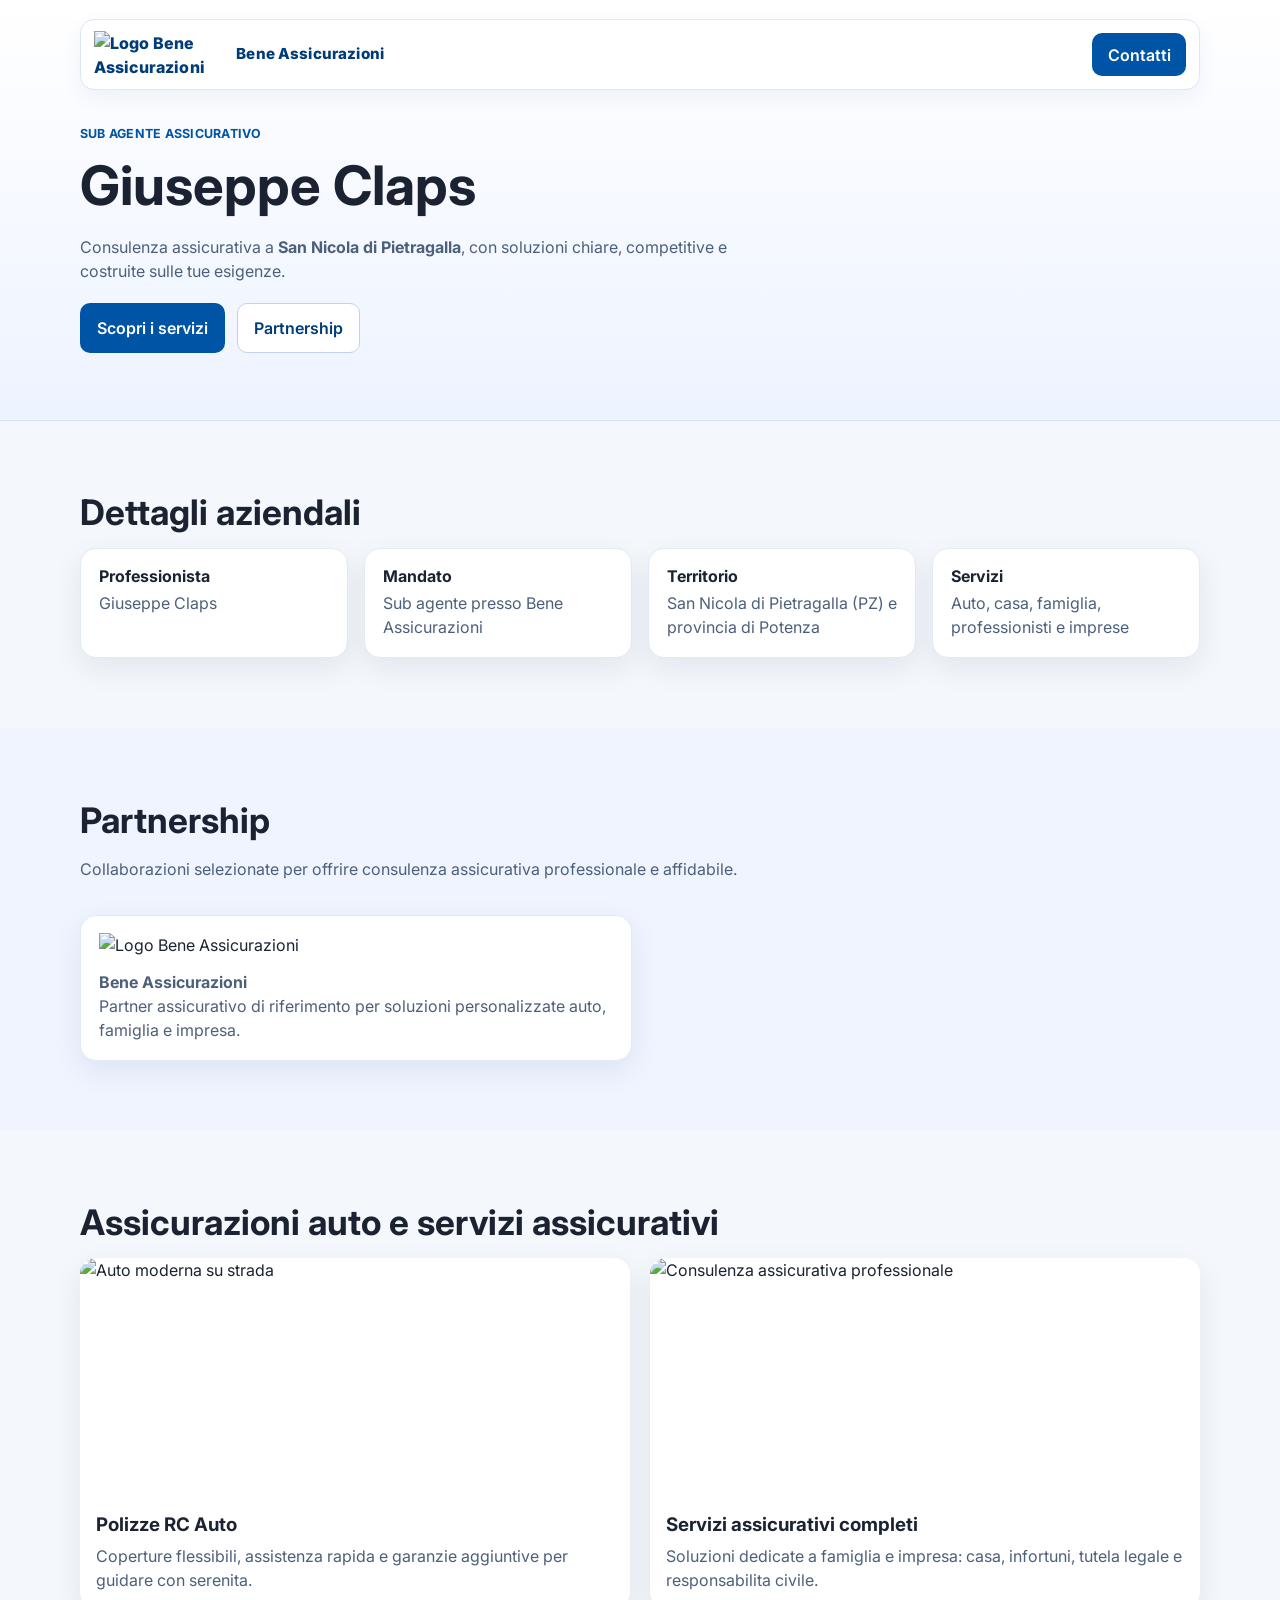
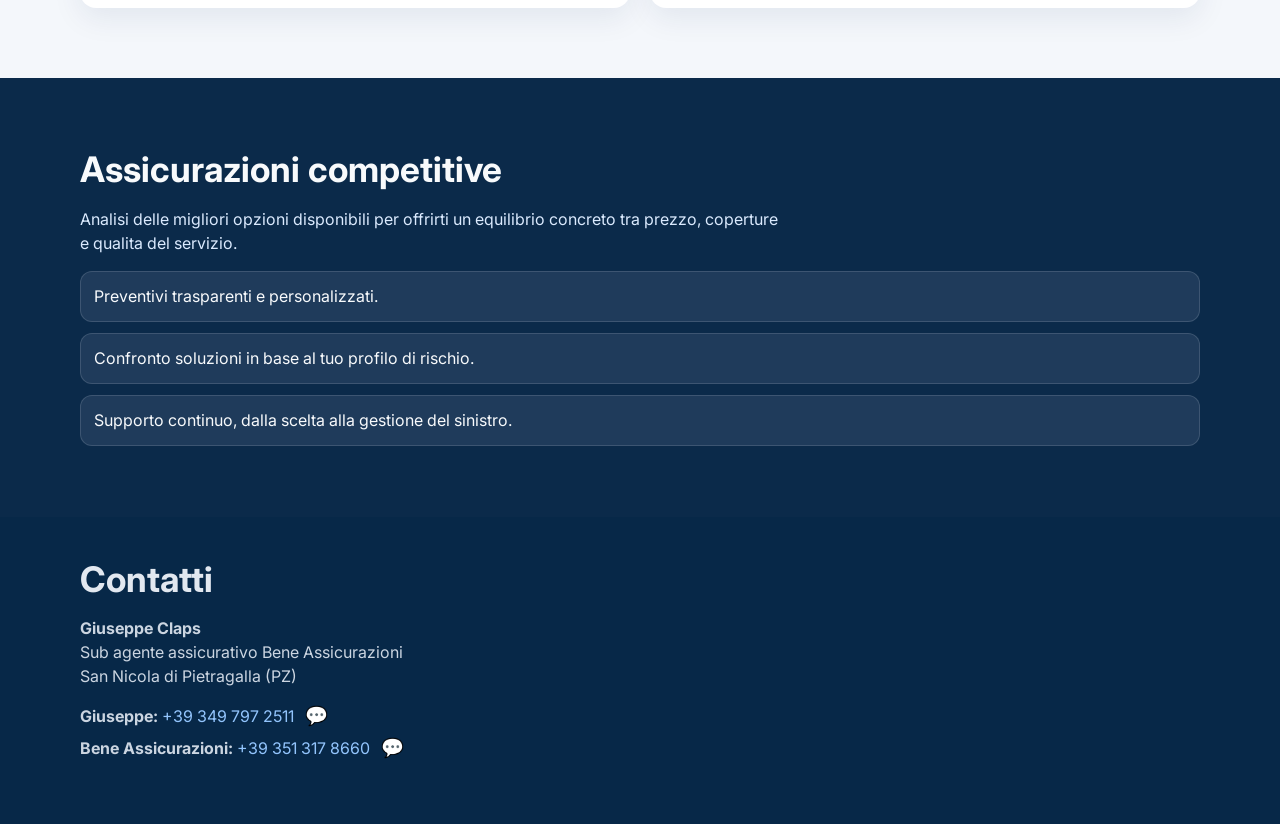
==== index.html @ 42f4a7cc "Initial commit" ====
<!doctype html>
<html lang="it">
  <head>
    <meta charset="UTF-8" />
    <meta name="viewport" content="width=device-width, initial-scale=1.0" />
    <title>Giuseppe Claps | Bene Assicurazioni</title>
    <meta
      name="description"
      content="Giuseppe Claps, sub agente assicurativo Bene Assicurazioni a San Nicola di Pietragalla. Soluzioni personalizzate per auto, casa, famiglia e imprese."
    />
    <link rel="icon" type="image/x-icon" href="https://www.bene.it/favicon.ico" />
    <link rel="preconnect" href="https://fonts.googleapis.com" />
    <link rel="preconnect" href="https://fonts.gstatic.com" crossorigin />
    <link
      href="https://fonts.googleapis.com/css2?family=Inter:wght@400;500;600;700;800&display=swap"
      rel="stylesheet"
    />
    <link rel="stylesheet" href="style.css" />
  </head>
  <body>
    <header class="hero" id="top">
      <div class="container">
        <nav class="nav">
          <a
            class="brand"
            href="https://www.bene.it/"
            target="_blank"
            rel="noopener noreferrer"
            aria-label="Bene Assicurazioni"
          >
            <img
              class="brand-logo"
              src="https://www.bene.it/assets/logo.svg"
              alt="Logo Bene Assicurazioni"
            />
            <span class="brand-text">Bene Assicurazioni</span>
          </a>
          <a class="btn btn-small" href="#contatti">Contatti</a>
        </nav>
        <div class="hero-content">
          <p class="eyebrow">Sub Agente Assicurativo</p>
          <h1>Giuseppe Claps</h1>
          <p class="subtitle">
            Consulenza assicurativa a <strong>San Nicola di Pietragalla</strong>,
            con soluzioni chiare, competitive e costruite sulle tue esigenze.
          </p>
          <div class="cta-row">
            <a class="btn" href="#servizi">Scopri i servizi</a>
            <a class="btn btn-outline" href="#partnership">Partnership</a>
          </div>
        </div>
      </div>
    </header>

    <main>
      <section class="section" id="azienda">
        <div class="container">
          <h2>Dettagli aziendali</h2>
          <div class="grid grid-cards">
            <article class="card">
              <h3>Professionista</h3>
              <p>Giuseppe Claps</p>
            </article>
            <article class="card">
              <h3>Mandato</h3>
              <p>Sub agente presso Bene Assicurazioni</p>
            </article>
            <article class="card">
              <h3>Territorio</h3>
              <p>San Nicola di Pietragalla (PZ) e provincia di Potenza</p>
            </article>
            <article class="card">
              <h3>Servizi</h3>
              <p>Auto, casa, famiglia, professionisti e imprese</p>
            </article>
          </div>
        </div>
      </section>

      <section class="section section-soft" id="partnership">
        <div class="container">
          <h2>Partnership</h2>
          <p class="section-intro">
            Collaborazioni selezionate per offrire consulenza assicurativa
            professionale e affidabile.
          </p>
          <div class="grid grid-partnership">
            <article class="card partnership-card">
              <img
                class="partner-logo"
                src="https://www.bene.it/assets/logo.svg"
                alt="Logo Bene Assicurazioni"
                loading="lazy"
              />
              <p>
                <strong>Bene Assicurazioni</strong><br />
                Partner assicurativo di riferimento per soluzioni personalizzate
                auto, famiglia e impresa.
              </p>
            </article>
          </div>
        </div>
      </section>

      <section class="section" id="servizi">
        <div class="container">
          <h2>Assicurazioni auto e servizi assicurativi</h2>
          <div class="grid grid-services">
            <article class="service-card">
              <img
                src="https://images.unsplash.com/photo-1552519507-da3b142c6e3d?auto=format&fit=crop&w=1400&q=80"
                alt="Auto moderna su strada"
                loading="lazy"
              />
              <div class="service-content">
                <h3>Polizze RC Auto</h3>
                <p>
                  Coperture flessibili, assistenza rapida e garanzie aggiuntive
                  per guidare con serenita.
                </p>
              </div>
            </article>
            <article class="service-card">
              <img
                src="https://images.unsplash.com/photo-1450101499163-c8848c66ca85?auto=format&fit=crop&w=1400&q=80"
                alt="Consulenza assicurativa professionale"
                loading="lazy"
              />
              <div class="service-content">
                <h3>Servizi assicurativi completi</h3>
                <p>
                  Soluzioni dedicate a famiglia e impresa: casa, infortuni,
                  tutela legale e responsabilita civile.
                </p>
              </div>
            </article>
          </div>
        </div>
      </section>

      <section class="section section-dark" id="competitive">
        <div class="container">
          <h2>Assicurazioni competitive</h2>
          <p class="section-intro">
            Analisi delle migliori opzioni disponibili per offrirti un equilibrio
            concreto tra prezzo, coperture e qualita del servizio.
          </p>
          <div class="highlights">
            <p>Preventivi trasparenti e personalizzati.</p>
            <p>Confronto soluzioni in base al tuo profilo di rischio.</p>
            <p>Supporto continuo, dalla scelta alla gestione del sinistro.</p>
          </div>
        </div>
      </section>
    </main>

    <footer class="footer" id="contatti">
      <div class="container">
        <h2>Contatti</h2>
        <p>
          <strong>Giuseppe Claps</strong><br />
          Sub agente assicurativo Bene Assicurazioni<br />
          San Nicola di Pietragalla (PZ)
        </p>
        <div class="contact-list">
          <p>
            <strong>Giuseppe:</strong>
            <a href="tel:+393497972511">+39 349 797 2511</a>
            <a
              class="wa-link"
              href="https://wa.me/393497972511"
              target="_blank"
              rel="noopener noreferrer"
              aria-label="Contatta Giuseppe su WhatsApp"
              title="WhatsApp Giuseppe"
              >&#128172;</a
            >
          </p>
          <p>
            <strong>Bene Assicurazioni:</strong>
            <a href="tel:+393513178660">+39 351 317 8660</a>
            <a
              class="wa-link"
              href="https://wa.me/393513178660"
              target="_blank"
              rel="noopener noreferrer"
              aria-label="Contatta Bene Assicurazioni su WhatsApp"
              title="WhatsApp Bene Assicurazioni"
              >&#128172;</a
            >
          </p>
        </div>
      </div>
    </footer>
  </body>
</html>
---- style.css ----
:root {
  --bg: #f4f7fb;
  --surface: #ffffff;
  --surface-soft: #eff4ff;
  --text: #1b2333;
  --muted: #4d607b;
  --primary: #0054a6;
  --primary-dark: #003c78;
  --accent: #0054a6;
  --dark-section: #0b2a4a;
  --radius: 16px;
  --shadow: 0 10px 30px rgba(0, 41, 87, 0.08);
}

* {
  box-sizing: border-box;
}

body {
  margin: 0;
  font-family: "Inter", system-ui, -apple-system, sans-serif;
  color: var(--text);
  background: var(--bg);
  line-height: 1.5;
}

img {
  max-width: 100%;
  display: block;
}

.container {
  width: min(1120px, 92%);
  margin: 0 auto;
}

.hero {
  background: linear-gradient(180deg, #ffffff 0%, #edf3ff 100%);
  color: var(--text);
  padding: 1rem 0 3rem;
  border-bottom: 1px solid #d8e3f7;
}

.nav {
  display: flex;
  justify-content: space-between;
  align-items: center;
  gap: 1rem;
  background: #fff;
  border: 1px solid #dbe6f7;
  border-radius: 14px;
  padding: 0.65rem 0.8rem;
  box-shadow: 0 8px 20px rgba(0, 66, 134, 0.06);
}

.brand {
  display: inline-flex;
  align-items: center;
  gap: 0.65rem;
  margin: 0;
  text-decoration: none;
  color: var(--primary-dark);
  font-weight: 800;
  letter-spacing: 0.01em;
}

.brand-logo {
  width: 118px;
  height: auto;
}

.brand-text {
  font-size: 0.95rem;
}

.hero-content {
  margin-top: 2.2rem;
  max-width: 720px;
}

.eyebrow {
  margin: 0 0 0.6rem;
  font-weight: 700;
  color: var(--primary);
  letter-spacing: 0.02em;
  text-transform: uppercase;
  font-size: 0.78rem;
}

h1,
h2,
h3 {
  margin-top: 0;
  line-height: 1.2;
}

h1 {
  font-size: clamp(2rem, 8vw, 3.4rem);
  margin-bottom: 0.75rem;
}

h2 {
  font-size: clamp(1.5rem, 5vw, 2.2rem);
  margin-bottom: 0.9rem;
}

.subtitle,
.section-intro {
  color: var(--muted);
  max-width: 70ch;
}

.hero .subtitle {
  color: var(--muted);
}

.cta-row {
  margin-top: 1.25rem;
  display: flex;
  flex-wrap: wrap;
  gap: 0.75rem;
}

.btn {
  display: inline-block;
  text-decoration: none;
  border: 1px solid transparent;
  background: var(--accent);
  color: #fff;
  padding: 0.75rem 1rem;
  border-radius: 10px;
  font-weight: 600;
  transition: transform 120ms ease, background-color 120ms ease;
}

.btn:hover {
  transform: translateY(-1px);
}

.btn-outline {
  background: #fff;
  border-color: #bfd2ef;
  color: var(--primary-dark);
}

.btn-small {
  padding: 0.55rem 0.9rem;
}

.section {
  padding: 3.2rem 0;
}

.section-soft {
  background: var(--surface-soft);
}

.grid {
  display: grid;
  gap: 1rem;
}

.grid-cards {
  grid-template-columns: 1fr;
}

.card {
  background: var(--surface);
  padding: 1.1rem;
  border-radius: var(--radius);
  box-shadow: var(--shadow);
  border: 1px solid #e2eaf6;
}

.card h3 {
  margin-bottom: 0.35rem;
  font-size: 1rem;
}

.card p {
  margin: 0;
  color: var(--muted);
}

.partnership-card {
  margin-top: 1.1rem;
}

.grid-partnership {
  grid-template-columns: 1fr;
  gap: 1rem;
}

.partner-logo {
  width: clamp(130px, 30vw, 220px);
  height: auto;
  object-fit: contain;
  margin-bottom: 0.8rem;
}

.text-link {
  display: inline-block;
  margin-top: 0.6rem;
  color: var(--primary-dark);
  font-weight: 600;
}

.grid-services {
  grid-template-columns: 1fr;
  gap: 1.2rem;
}

.service-card {
  background: var(--surface);
  border-radius: var(--radius);
  overflow: hidden;
  box-shadow: var(--shadow);
}

.service-card img {
  width: 100%;
  height: 210px;
  object-fit: cover;
}

.service-content {
  padding: 1rem;
}

.service-content h3 {
  margin-bottom: 0.45rem;
}

.service-content p {
  margin: 0;
  color: var(--muted);
}

.section-dark {
  background: var(--dark-section);
  color: #f8fafc;
}

.section-dark .section-intro {
  color: #dbeafe;
}

.highlights {
  margin-top: 1rem;
  display: grid;
  gap: 0.65rem;
}

.highlights p {
  margin: 0;
  background: rgba(148, 163, 184, 0.15);
  border: 1px solid rgba(148, 163, 184, 0.25);
  padding: 0.8rem;
  border-radius: 12px;
}

.footer {
  background: #072848;
  color: #e2e8f0;
  padding: 2.6rem 0 3rem;
}

.footer p {
  color: #cbd5e1;
}

.contact-list {
  margin: 0.8rem 0 1rem;
}

.contact-list p {
  margin: 0.45rem 0;
}

.contact-list a {
  color: #93c5fd;
  text-decoration: none;
}

.contact-list a:hover {
  text-decoration: underline;
}

.wa-link {
  display: inline-flex;
  align-items: center;
  justify-content: center;
  margin-left: 0.45rem;
  color: #25d366;
  font-size: 1.15rem;
  line-height: 1;
  text-decoration: none;
}

.wa-link:hover {
  color: #1fa855;
  text-decoration: none;
}

@media (min-width: 700px) {
  .section {
    padding: 4.4rem 0;
  }

  .grid-cards {
    grid-template-columns: repeat(2, 1fr);
  }

  .grid-services {
    grid-template-columns: repeat(2, 1fr);
  }

  .grid-partnership {
    grid-template-columns: repeat(2, 1fr);
  }

  .brand-logo {
    width: 132px;
  }
}

@media (min-width: 1000px) {
  .hero {
    padding: 1.2rem 0 4.2rem;
  }

  .grid-cards {
    grid-template-columns: repeat(4, 1fr);
  }

  .service-card img {
    height: 240px;
  }
}
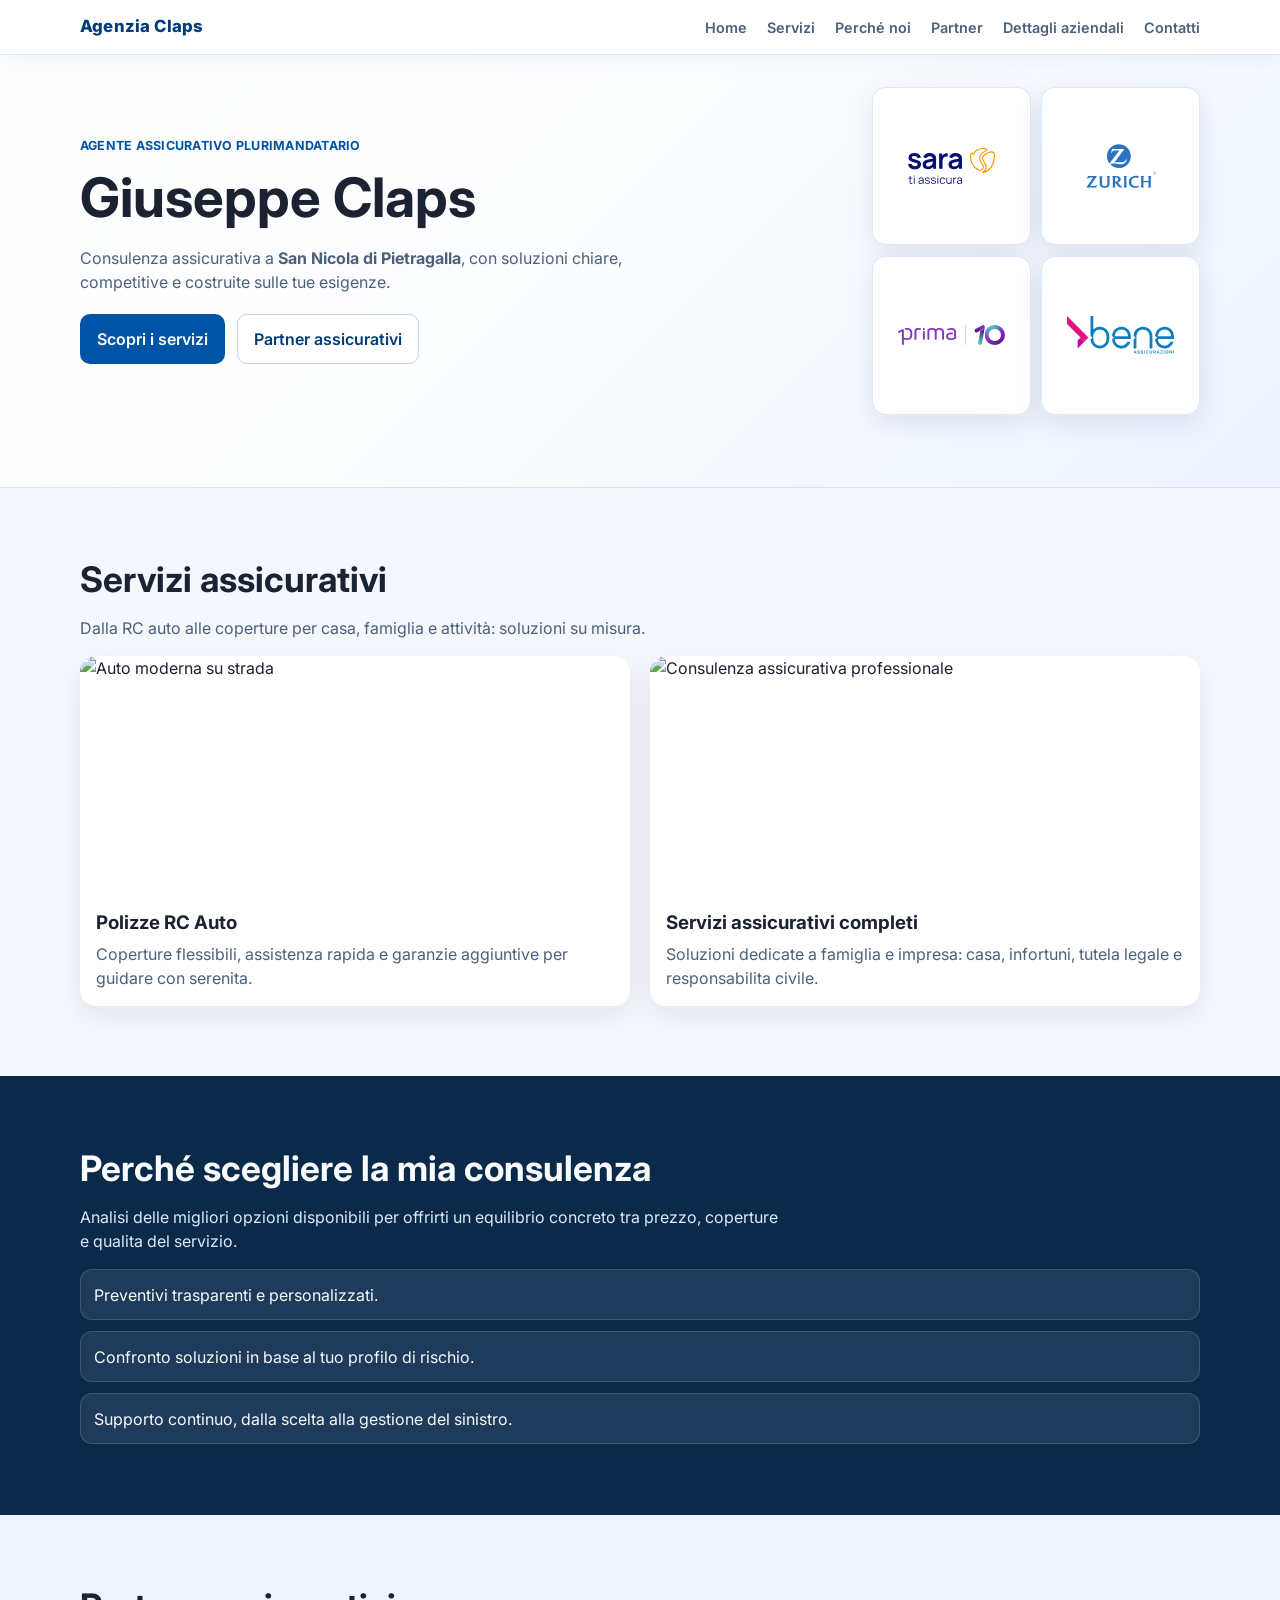
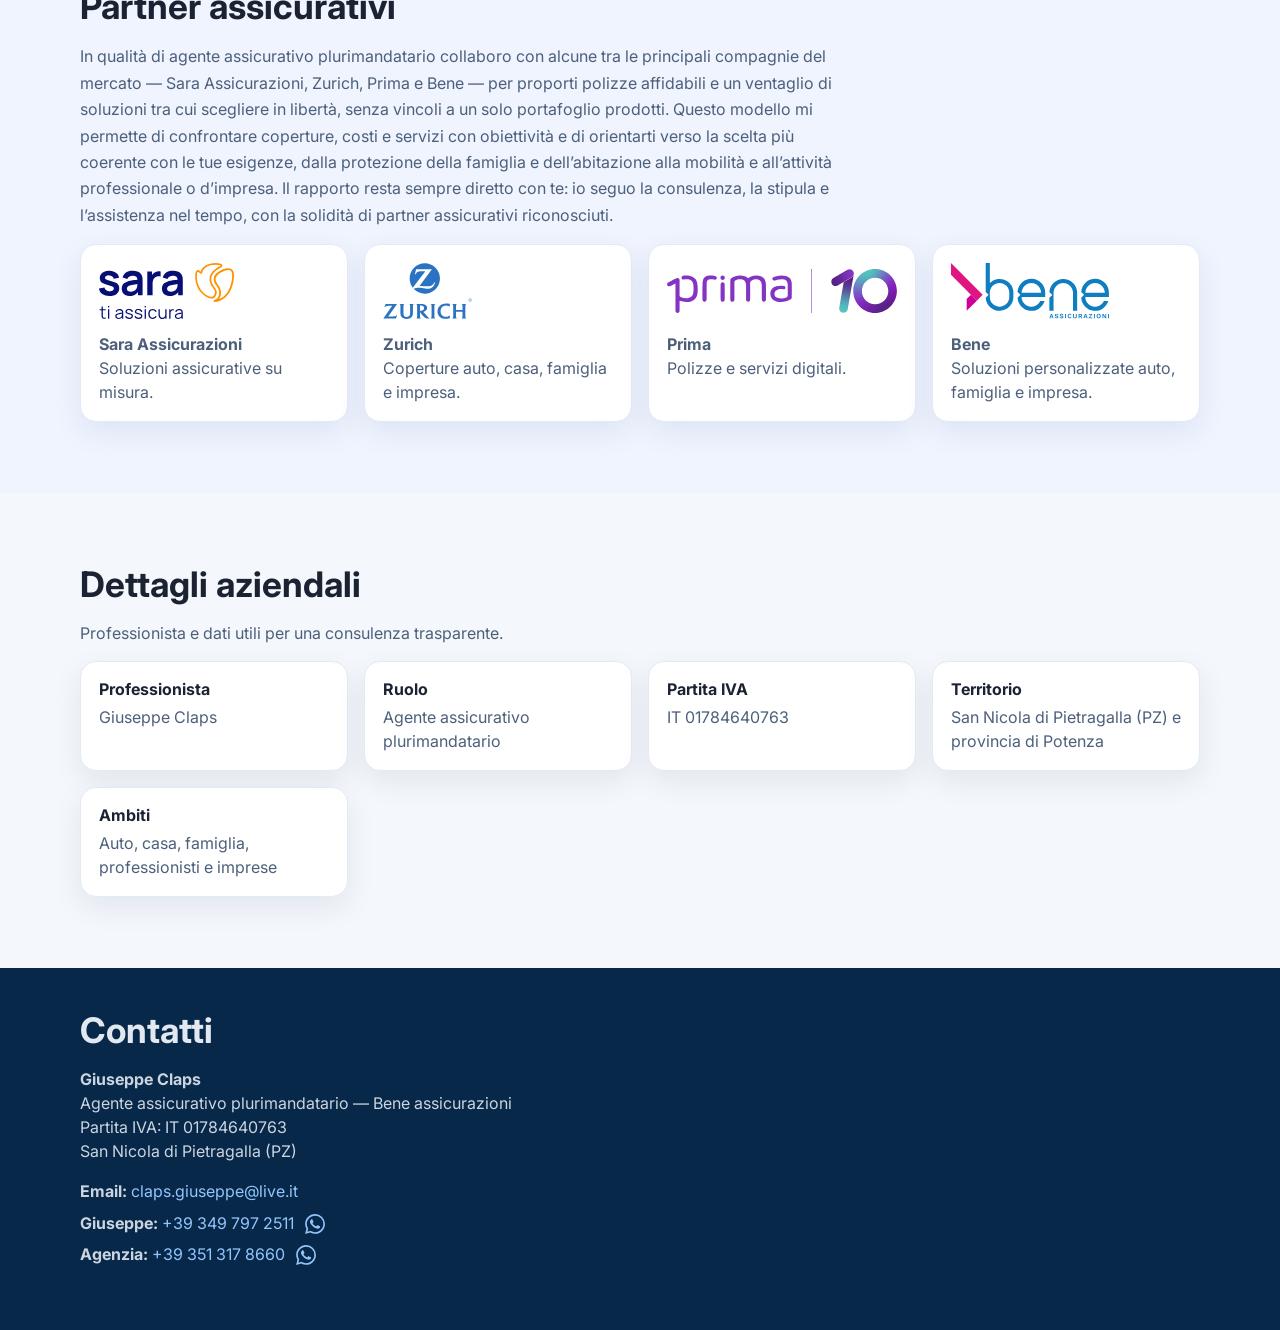
==== commit 0847ff04: "feat: site updated" ====
--- a/index.html
+++ b/index.html
@@ -3,10 +3,10 @@
   <head>
     <meta charset="UTF-8" />
     <meta name="viewport" content="width=device-width, initial-scale=1.0" />
-    <title>Giuseppe Claps | Bene Assicurazioni</title>
+    <title>Giuseppe Claps | Agente assicurativo plurimandatario</title>
     <meta
       name="description"
-      content="Giuseppe Claps, sub agente assicurativo Bene Assicurazioni a San Nicola di Pietragalla. Soluzioni personalizzate per auto, casa, famiglia e imprese."
+      content="Giuseppe Claps, agente assicurativo plurimandatario a San Nicola di Pietragalla. Partner: Sara Assicurazioni, Zurich, Prima e Bene. Soluzioni per auto, casa, famiglia e imprese."
     />
     <link rel="icon" type="image/x-icon" href="https://www.bene.it/favicon.ico" />
     <link rel="preconnect" href="https://fonts.googleapis.com" />
@@ -18,93 +18,123 @@
     <link rel="stylesheet" href="style.css" />
   </head>
   <body>
-    <header class="hero" id="top">
-      <div class="container">
-        <nav class="nav">
-          <a
-            class="brand"
-            href="https://www.bene.it/"
-            target="_blank"
-            rel="noopener noreferrer"
-            aria-label="Bene Assicurazioni"
-          >
-            <img
-              class="brand-logo"
-              src="https://www.bene.it/assets/logo.svg"
-              alt="Logo Bene Assicurazioni"
-            />
-            <span class="brand-text">Bene Assicurazioni</span>
-          </a>
-          <a class="btn btn-small" href="#contatti">Contatti</a>
+    <a class="skip-link" href="#main-content">Vai al contenuto</a>
+
+    <header class="site-header">
+      <div class="container site-header__bar">
+        <a class="site-header__brand" href="#top">Agenzia Claps</a>
+
+        <button
+          type="button"
+          class="site-header__menu-btn"
+          id="nav-menu-btn"
+          aria-expanded="false"
+          aria-controls="site-nav-panel"
+          aria-label="Apri menu di navigazione"
+        >
+          <span class="site-header__menu-icon" aria-hidden="true"></span>
+        </button>
+
+        <nav class="site-nav site-nav--desktop" aria-label="Navigazione principale">
+          <ul class="site-nav__list">
+            <li><a href="#top">Home</a></li>
+            <li><a href="#servizi">Servizi</a></li>
+            <li><a href="#competitive">Perché noi</a></li>
+            <li><a href="#partnership">Partner</a></li>
+            <li><a href="#azienda">Dettagli aziendali</a></li>
+            <li><a href="#contatti">Contatti</a></li>
+          </ul>
         </nav>
-        <div class="hero-content">
-          <p class="eyebrow">Sub Agente Assicurativo</p>
-          <h1>Giuseppe Claps</h1>
-          <p class="subtitle">
-            Consulenza assicurativa a <strong>San Nicola di Pietragalla</strong>,
-            con soluzioni chiare, competitive e costruite sulle tue esigenze.
-          </p>
-          <div class="cta-row">
-            <a class="btn" href="#servizi">Scopri i servizi</a>
-            <a class="btn btn-outline" href="#partnership">Partnership</a>
-          </div>
-        </div>
       </div>
     </header>
 
-    <main>
-      <section class="section" id="azienda">
-        <div class="container">
-          <h2>Dettagli aziendali</h2>
-          <div class="grid grid-cards">
-            <article class="card">
-              <h3>Professionista</h3>
-              <p>Giuseppe Claps</p>
-            </article>
-            <article class="card">
-              <h3>Mandato</h3>
-              <p>Sub agente presso Bene Assicurazioni</p>
-            </article>
-            <article class="card">
-              <h3>Territorio</h3>
-              <p>San Nicola di Pietragalla (PZ) e provincia di Potenza</p>
-            </article>
-            <article class="card">
-              <h3>Servizi</h3>
-              <p>Auto, casa, famiglia, professionisti e imprese</p>
-            </article>
-          </div>
-        </div>
-      </section>
-
-      <section class="section section-soft" id="partnership">
-        <div class="container">
-          <h2>Partnership</h2>
+    <div class="site-nav-panel" id="site-nav-panel" hidden>
+      <div class="container site-nav-panel__inner">
+        <nav aria-label="Navigazione principale (mobile)">
+          <ul class="site-nav-panel__list">
+            <li><a href="#top">Home</a></li>
+            <li><a href="#servizi">Servizi</a></li>
+            <li><a href="#competitive">Perché noi</a></li>
+            <li><a href="#partnership">Partner</a></li>
+            <li><a href="#azienda">Dettagli aziendali</a></li>
+            <li><a href="#contatti">Contatti</a></li>
+          </ul>
+        </nav>
+        <a class="btn site-nav-panel__cta" href="#contatti">Contattaci</a>
+      </div>
+    </div>
+
+    <main id="main-content">
+      <section class="hero" id="top">
+        <div class="container">
+          <div class="hero-layout">
+            <div class="hero-content">
+              <p class="eyebrow">Agente assicurativo plurimandatario</p>
+              <h1>Giuseppe Claps</h1>
+              <p class="subtitle">
+                Consulenza assicurativa a <strong>San Nicola di Pietragalla</strong>,
+                con soluzioni chiare, competitive e costruite sulle tue esigenze.
+              </p>
+              <div class="cta-row">
+                <a class="btn" href="#servizi">Scopri i servizi</a>
+                <a class="btn btn-outline" href="#partnership">Partner assicurativi</a>
+              </div>
+            </div>
+            <div class="hero-partners-frame">
+              <div class="hero-partners" role="group" aria-label="Partner assicurativi">
+              <a class="hero-partners__tile" href="#partnership">
+                <img
+                  src="assets/partner-sara-assicurazioni.svg"
+                  alt="Sara Assicurazioni"
+                  width="160"
+                  height="48"
+                  loading="eager"
+                  decoding="async"
+                />
+              </a>
+              <a class="hero-partners__tile" href="#partnership">
+                <img
+                  src="assets/partner-zurich.svg"
+                  alt="Zurich"
+                  width="140"
+                  height="40"
+                  loading="eager"
+                  decoding="async"
+                />
+              </a>
+              <a class="hero-partners__tile" href="#partnership">
+                <img
+                  src="assets/partner-prima.svg"
+                  alt="Prima"
+                  width="180"
+                  height="44"
+                  loading="eager"
+                  decoding="async"
+                />
+              </a>
+              <a class="hero-partners__tile" href="#partnership">
+                <img
+                  src="assets/partner-bene.svg"
+                  alt="Bene Assicurazioni"
+                  width="160"
+                  height="40"
+                  loading="eager"
+                  decoding="async"
+                />
+              </a>
+              </div>
+            </div>
+          </div>
+        </div>
+      </section>
+
+      <section class="section" id="servizi">
+        <div class="container">
+          <h2>Servizi assicurativi</h2>
           <p class="section-intro">
-            Collaborazioni selezionate per offrire consulenza assicurativa
-            professionale e affidabile.
-          </p>
-          <div class="grid grid-partnership">
-            <article class="card partnership-card">
-              <img
-                class="partner-logo"
-                src="https://www.bene.it/assets/logo.svg"
-                alt="Logo Bene Assicurazioni"
-                loading="lazy"
-              />
-              <p>
-                <strong>Bene Assicurazioni</strong><br />
-                Partner assicurativo di riferimento per soluzioni personalizzate
-                auto, famiglia e impresa.
-              </p>
-            </article>
-          </div>
-        </div>
-      </section>
-
-      <section class="section" id="servizi">
-        <div class="container">
-          <h2>Assicurazioni auto e servizi assicurativi</h2>
+            Dalla RC auto alle coperture per casa, famiglia e attività: soluzioni su
+            misura.
+          </p>
           <div class="grid grid-services">
             <article class="service-card">
               <img
@@ -140,7 +170,7 @@
 
       <section class="section section-dark" id="competitive">
         <div class="container">
-          <h2>Assicurazioni competitive</h2>
+          <h2>Perché scegliere la mia consulenza</h2>
           <p class="section-intro">
             Analisi delle migliori opzioni disponibili per offrirti un equilibrio
             concreto tra prezzo, coperture e qualita del servizio.
@@ -149,6 +179,106 @@
             <p>Preventivi trasparenti e personalizzati.</p>
             <p>Confronto soluzioni in base al tuo profilo di rischio.</p>
             <p>Supporto continuo, dalla scelta alla gestione del sinistro.</p>
+          </div>
+        </div>
+      </section>
+
+      <section class="section section-soft" id="partnership">
+        <div class="container">
+          <h2>Partner assicurativi</h2>
+          <p class="section-intro section-intro--long">
+            In qualità di agente assicurativo plurimandatario collaboro con alcune
+            tra le principali compagnie del mercato — Sara Assicurazioni, Zurich,
+            Prima e Bene — per proporti polizze affidabili e un ventaglio di
+            soluzioni tra cui scegliere in libertà, senza vincoli a un solo
+            portafoglio prodotti. Questo modello mi permette di confrontare
+            coperture, costi e servizi con obiettività e di orientarti verso la
+            scelta più coerente con le tue esigenze, dalla protezione della famiglia
+            e dell’abitazione alla mobilità e all’attività professionale o
+            d’impresa. Il rapporto resta sempre diretto con te: io seguo la
+            consulenza, la stipula e l’assistenza nel tempo, con la solidità di
+            partner assicurativi riconosciuti.
+          </p>
+          <div class="grid grid-partnership">
+            <article class="card partnership-card">
+              <img
+                class="partner-logo partner-logo--sara"
+                src="assets/partner-sara-assicurazioni.svg"
+                alt="Logo Sara Assicurazioni"
+                loading="lazy"
+              />
+              <p>
+                <strong>Sara Assicurazioni</strong><br />
+                Soluzioni assicurative su misura.
+              </p>
+            </article>
+            <article class="card partnership-card">
+              <img
+                class="partner-logo partner-logo--zurich"
+                src="assets/partner-zurich.svg"
+                alt="Logo Zurich"
+                loading="lazy"
+              />
+              <p>
+                <strong>Zurich</strong><br />
+                Coperture auto, casa, famiglia e impresa.
+              </p>
+            </article>
+            <article class="card partnership-card">
+              <img
+                class="partner-logo partner-logo--prima"
+                src="assets/partner-prima.svg"
+                alt="Logo Prima"
+                loading="lazy"
+              />
+              <p>
+                <strong>Prima</strong><br />
+                Polizze e servizi digitali.
+              </p>
+            </article>
+            <article class="card partnership-card">
+              <img
+                class="partner-logo partner-logo--bene"
+                src="assets/partner-bene.svg"
+                alt="Logo Bene Assicurazioni"
+                loading="lazy"
+              />
+              <p>
+                <strong>Bene</strong><br />
+                Soluzioni personalizzate auto, famiglia e impresa.
+              </p>
+            </article>
+          </div>
+        </div>
+      </section>
+
+      <section class="section" id="azienda">
+        <div class="container">
+          <h2>Dettagli aziendali</h2>
+          <p class="section-intro">
+            Professionista e dati utili per una consulenza trasparente.
+          </p>
+          <div class="grid grid-cards">
+            <article class="card">
+              <h3>Professionista</h3>
+              <p>Giuseppe Claps</p>
+            </article>
+            <article class="card">
+              <h3>Ruolo</h3>
+              <p>Agente assicurativo plurimandatario</p>
+            </article>
+            <article class="card">
+              <h3>Partita IVA</h3>
+              <p>IT 01784640763</p>
+            </article>
+            <article class="card">
+              <h3>Territorio</h3>
+              <p>San Nicola di Pietragalla (PZ) e provincia di Potenza</p>
+            </article>
+            <article class="card">
+              <h3>Ambiti</h3>
+              <p>Auto, casa, famiglia, professionisti e imprese</p>
+            </article>
           </div>
         </div>
       </section>
@@ -159,10 +289,15 @@
         <h2>Contatti</h2>
         <p>
           <strong>Giuseppe Claps</strong><br />
-          Sub agente assicurativo Bene Assicurazioni<br />
+          Agente assicurativo plurimandatario — Bene assicurazioni<br />
+          Partita IVA: IT 01784640763<br />
           San Nicola di Pietragalla (PZ)
         </p>
         <div class="contact-list">
+          <p>
+            <strong>Email:</strong>
+            <a href="mailto:claps.giuseppe@live.it">claps.giuseppe@live.it</a>
+          </p>
           <p>
             <strong>Giuseppe:</strong>
             <a href="tel:+393497972511">+39 349 797 2511</a>
@@ -173,24 +308,92 @@
               rel="noopener noreferrer"
               aria-label="Contatta Giuseppe su WhatsApp"
               title="WhatsApp Giuseppe"
-              >&#128172;</a
-            >
+              ><svg
+                class="wa-link__icon"
+                xmlns="http://www.w3.org/2000/svg"
+                viewBox="0 0 24 24"
+                width="20"
+                height="20"
+                aria-hidden="true"
+                focusable="false"
+              >
+                <path
+                  fill="currentColor"
+                  d="M17.472 14.382c-.297-.149-1.758-.867-2.03-.967-.273-.099-.471-.148-.67.15-.197.297-.767.966-.94 1.164-.173.199-.347.223-.644.075-.297-.15-1.255-.463-2.39-1.475-.883-.788-1.48-1.761-1.653-2.059-.173-.297-.018-.458.13-.606.134-.133.298-.347.446-.52.149-.174.198-.298.298-.497.099-.198.05-.371-.025-.52-.075-.149-.669-1.612-.916-2.207-.242-.579-.487-.5-.669-.51-.173-.008-.371-.01-.57-.01-.198 0-.52.074-.792.372-.272.297-1.04 1.016-1.04 2.479 0 1.462 1.065 2.875 1.213 3.074.149.198 2.096 3.2 5.077 4.487.709.306 1.262.489 1.694.625.712.227 1.36.195 1.871.118.571-.085 1.758-.719 2.006-1.413.248-.694.248-1.289.173-1.413-.074-.124-.272-.198-.57-.347m-5.421 7.403h-.004a9.87 9.87 0 01-5.031-1.378l-.361-.214-3.741.982.998-3.648-.235-.374a9.86 9.86 0 01-1.51-5.26c.001-5.45 4.436-9.884 9.888-9.884 2.64 0 5.122 1.03 6.988 2.898a9.825 9.825 0 012.893 6.994c-.003 5.45-4.435 9.884-9.885 9.884m8.413-18.297A11.815 11.815 0 0012.05 0C5.495 0 .16 5.335.157 11.892c0 2.096.547 4.142 1.588 5.945L.057 24l6.305-1.654a11.882 11.882 0 005.683 1.448h.005c6.554 0 11.89-5.335 11.893-11.893a11.821 11.821 0 00-3.48-8.413Z"
+                />
+              </svg>
+            </a>
           </p>
           <p>
-            <strong>Bene Assicurazioni:</strong>
+            <strong>Agenzia:</strong>
             <a href="tel:+393513178660">+39 351 317 8660</a>
             <a
               class="wa-link"
               href="https://wa.me/393513178660"
               target="_blank"
               rel="noopener noreferrer"
-              aria-label="Contatta Bene Assicurazioni su WhatsApp"
-              title="WhatsApp Bene Assicurazioni"
-              >&#128172;</a
-            >
+              aria-label="Contatta l'agenzia su WhatsApp"
+              title="WhatsApp agenzia"
+              ><svg
+                class="wa-link__icon"
+                xmlns="http://www.w3.org/2000/svg"
+                viewBox="0 0 24 24"
+                width="20"
+                height="20"
+                aria-hidden="true"
+                focusable="false"
+              >
+                <path
+                  fill="currentColor"
+                  d="M17.472 14.382c-.297-.149-1.758-.867-2.03-.967-.273-.099-.471-.148-.67.15-.197.297-.767.966-.94 1.164-.173.199-.347.223-.644.075-.297-.15-1.255-.463-2.39-1.475-.883-.788-1.48-1.761-1.653-2.059-.173-.297-.018-.458.13-.606.134-.133.298-.347.446-.52.149-.174.198-.298.298-.497.099-.198.05-.371-.025-.52-.075-.149-.669-1.612-.916-2.207-.242-.579-.487-.5-.669-.51-.173-.008-.371-.01-.57-.01-.198 0-.52.074-.792.372-.272.297-1.04 1.016-1.04 2.479 0 1.462 1.065 2.875 1.213 3.074.149.198 2.096 3.2 5.077 4.487.709.306 1.262.489 1.694.625.712.227 1.36.195 1.871.118.571-.085 1.758-.719 2.006-1.413.248-.694.248-1.289.173-1.413-.074-.124-.272-.198-.57-.347m-5.421 7.403h-.004a9.87 9.87 0 01-5.031-1.378l-.361-.214-3.741.982.998-3.648-.235-.374a9.86 9.86 0 01-1.51-5.26c.001-5.45 4.436-9.884 9.888-9.884 2.64 0 5.122 1.03 6.988 2.898a9.825 9.825 0 012.893 6.994c-.003 5.45-4.435 9.884-9.885 9.884m8.413-18.297A11.815 11.815 0 0012.05 0C5.495 0 .16 5.335.157 11.892c0 2.096.547 4.142 1.588 5.945L.057 24l6.305-1.654a11.882 11.882 0 005.683 1.448h.005c6.554 0 11.89-5.335 11.893-11.893a11.821 11.821 0 00-3.48-8.413Z"
+                />
+              </svg>
+            </a>
           </p>
         </div>
       </div>
     </footer>
+
+    <script>
+      (function () {
+        var header = document.querySelector(".site-header");
+        var btn = document.getElementById("nav-menu-btn");
+        var panel = document.getElementById("site-nav-panel");
+        if (!header || !btn || !panel) return;
+
+        function setOpen(open) {
+          btn.setAttribute("aria-expanded", open ? "true" : "false");
+          btn.setAttribute("aria-label", open ? "Chiudi menu di navigazione" : "Apri menu di navigazione");
+          panel.hidden = !open;
+          header.classList.toggle("site-header--open", open);
+          document.body.classList.toggle("nav-mobile-open", open);
+        }
+
+        btn.addEventListener("click", function () {
+          var open = btn.getAttribute("aria-expanded") !== "true";
+          setOpen(open);
+          if (open) {
+            requestAnimationFrame(function () {
+              var first = panel.querySelector("a");
+              if (first) first.focus();
+            });
+          }
+        });
+
+        panel.querySelectorAll("a").forEach(function (link) {
+          link.addEventListener("click", function () {
+            setOpen(false);
+          });
+        });
+
+        document.addEventListener("keydown", function (e) {
+          if (e.key === "Escape") setOpen(false);
+        });
+
+        window.addEventListener("resize", function () {
+          if (window.matchMedia("(min-width: 900px)").matches) setOpen(false);
+        });
+      })();
+    </script>
   </body>
 </html>
--- a/style.css
+++ b/style.css
@@ -24,6 +24,29 @@
   line-height: 1.5;
 }
 
+body.nav-mobile-open {
+  overflow: hidden;
+}
+
+.skip-link {
+  position: absolute;
+  left: -9999px;
+  top: 0.75rem;
+  z-index: 300;
+  padding: 0.5rem 1rem;
+  background: var(--primary-dark);
+  color: #fff;
+  font-weight: 600;
+  border-radius: 8px;
+  text-decoration: none;
+}
+
+.skip-link:focus {
+  left: 0.75rem;
+  outline: 2px solid #fff;
+  outline-offset: 2px;
+}
+
 img {
   max-width: 100%;
   display: block;
@@ -34,48 +57,380 @@
   margin: 0 auto;
 }
 
+.site-header {
+  position: sticky;
+  top: 0;
+  z-index: 200;
+  background: rgba(255, 255, 255, 0.92);
+  backdrop-filter: blur(10px);
+  -webkit-backdrop-filter: blur(10px);
+  border-bottom: 1px solid #dbe6f7;
+  box-shadow: 0 4px 20px rgba(0, 66, 134, 0.06);
+}
+
+.site-header__bar {
+  position: relative;
+  z-index: 1;
+  display: flex;
+  align-items: center;
+  justify-content: space-between;
+  gap: 1rem;
+  min-height: 3.35rem;
+  padding: 0.55rem 0;
+}
+
+.site-header__brand {
+  font-weight: 800;
+  font-size: 1.05rem;
+  color: var(--primary-dark);
+  text-decoration: none;
+  letter-spacing: 0.01em;
+}
+
+.site-header__brand:hover {
+  color: var(--primary);
+}
+
+.site-header__menu-btn {
+  position: relative;
+  z-index: 2;
+  display: flex;
+  align-items: center;
+  justify-content: center;
+  width: 2.75rem;
+  height: 2.75rem;
+  padding: 0;
+  border: 1px solid #bfd2ef;
+  border-radius: 10px;
+  background: #fff;
+  color: var(--primary-dark);
+  cursor: pointer;
+  touch-action: manipulation;
+  -webkit-tap-highlight-color: transparent;
+  transition: background-color 120ms ease, border-color 120ms ease;
+}
+
+.site-header__menu-btn:hover {
+  background: var(--surface-soft);
+  border-color: #a8c4e8;
+}
+
+.site-header__menu-icon {
+  position: relative;
+  display: block;
+  width: 1.35rem;
+  height: 2px;
+  background: currentColor;
+  border-radius: 1px;
+  transition: background-color 150ms ease;
+}
+
+.site-header__menu-icon::before,
+.site-header__menu-icon::after {
+  content: "";
+  position: absolute;
+  left: 0;
+  width: 100%;
+  height: 2px;
+  background: currentColor;
+  border-radius: 1px;
+  transition: transform 180ms ease, top 180ms ease;
+}
+
+.site-header__menu-icon::before {
+  top: -7px;
+}
+
+.site-header__menu-icon::after {
+  top: 7px;
+}
+
+.site-header--open .site-header__menu-icon {
+  background: transparent;
+}
+
+.site-header--open .site-header__menu-icon::before {
+  top: 0;
+  transform: rotate(45deg);
+}
+
+.site-header--open .site-header__menu-icon::after {
+  top: 0;
+  transform: rotate(-45deg);
+}
+
+.site-nav--desktop {
+  display: none;
+}
+
+.site-nav__list {
+  display: flex;
+  flex-wrap: wrap;
+  align-items: center;
+  gap: 0.35rem 1.25rem;
+  margin: 0;
+  padding: 0;
+  list-style: none;
+}
+
+.site-nav__list a {
+  color: var(--muted);
+  text-decoration: none;
+  font-weight: 600;
+  font-size: 0.9rem;
+}
+
+.site-nav__list a:hover {
+  color: var(--primary-dark);
+}
+
+/* Panel is a direct child of body so position:fixed is viewport-based (not clipped by header backdrop-filter / sticky). */
+.site-nav-panel {
+  position: fixed;
+  inset: 0;
+  z-index: 150;
+  padding: calc(4.25rem + env(safe-area-inset-top, 0px)) 0 2rem;
+  padding-bottom: calc(2rem + env(safe-area-inset-bottom, 0px));
+  background: linear-gradient(180deg, #f8fbff 0%, #eef4fc 100%);
+  overflow-y: auto;
+  overscroll-behavior: contain;
+  -webkit-overflow-scrolling: touch;
+}
+
+.site-nav-panel:not([hidden]) {
+  display: block;
+}
+
+.site-nav-panel__inner {
+  display: flex;
+  flex-direction: column;
+  gap: 1.75rem;
+}
+
+.site-nav-panel__list {
+  margin: 0;
+  padding: 0;
+  list-style: none;
+  display: flex;
+  flex-direction: column;
+  gap: 0.25rem;
+}
+
+.site-nav-panel__list a {
+  display: block;
+  padding: 0.85rem 0;
+  font-size: 1.15rem;
+  font-weight: 700;
+  color: var(--primary-dark);
+  text-decoration: none;
+  border-bottom: 1px solid #d8e3f7;
+}
+
+.site-nav-panel__list a:hover {
+  color: var(--primary);
+}
+
+.site-nav-panel__cta {
+  align-self: flex-start;
+  margin-top: 0.25rem;
+}
+
 .hero {
-  background: linear-gradient(180deg, #ffffff 0%, #edf3ff 100%);
+  position: relative;
   color: var(--text);
-  padding: 1rem 0 3rem;
+  padding: 1.5rem 0 3rem;
   border-bottom: 1px solid #d8e3f7;
-}
-
-.nav {
+  background-color: #e8f0fc;
+  background-image: linear-gradient(
+      135deg,
+      rgba(255, 255, 255, 0.97) 0%,
+      rgba(255, 255, 255, 0.88) 42%,
+      rgba(237, 243, 255, 0.92) 100%
+    ),
+    url("https://images.unsplash.com/photo-1563986768609-322da13575f3?auto=format&fit=crop&w=1800&q=75");
+  background-size: cover;
+  background-position: center;
+  background-repeat: no-repeat;
+}
+
+.hero-layout {
+  display: grid;
+  gap: 2rem;
+  align-items: center;
+}
+
+.hero-partners {
+  display: grid;
+  grid-template-columns: 1fr 1fr;
+  grid-template-rows: 1fr 1fr;
+  gap: 0.65rem;
+  width: 100%;
+  max-width: min(100%, 20rem);
+  aspect-ratio: 1;
+  margin: 0 auto;
+}
+
+.hero-partners__tile {
   display: flex;
-  justify-content: space-between;
   align-items: center;
-  gap: 1rem;
-  background: #fff;
-  border: 1px solid #dbe6f7;
+  justify-content: center;
+  padding: clamp(0.65rem, 3vw, 1.1rem);
+  background: rgba(255, 255, 255, 0.96);
+  border: 1px solid rgba(219, 230, 247, 0.95);
   border-radius: 14px;
-  padding: 0.65rem 0.8rem;
-  box-shadow: 0 8px 20px rgba(0, 66, 134, 0.06);
-}
-
-.brand {
-  display: inline-flex;
-  align-items: center;
-  gap: 0.65rem;
-  margin: 0;
-  text-decoration: none;
-  color: var(--primary-dark);
-  font-weight: 800;
-  letter-spacing: 0.01em;
-}
-
-.brand-logo {
-  width: 118px;
+  box-shadow: 0 8px 28px rgba(0, 41, 87, 0.1);
+  text-decoration: none;
+  transition: transform 140ms ease, box-shadow 140ms ease, border-color 140ms ease;
+}
+
+.hero-partners__tile:hover {
+  transform: translateY(-2px);
+  border-color: #bfd2ef;
+  box-shadow: 0 12px 32px rgba(0, 41, 87, 0.14);
+}
+
+.hero-partners__tile:focus-visible {
+  outline: 2px solid var(--primary);
+  outline-offset: 2px;
+}
+
+.hero-partners__tile img {
+  width: auto;
   height: auto;
-}
-
-.brand-text {
-  font-size: 0.95rem;
+  max-width: 88%;
+  max-height: clamp(28px, 7vw, 44px);
+  object-fit: contain;
+}
+
+/* Desktop / tablet: wrapper is transparent to layout */
+@media (min-width: 768px) {
+  .hero-partners-frame {
+    display: contents;
+  }
+}
+
+/* Mobile: hero fills viewport; partner block = largest square that fits */
+@media (max-width: 767px) {
+  .hero {
+    --hero-header-offset: 3.65rem;
+    min-height: calc(100vh - var(--hero-header-offset));
+    min-height: calc(100svh - var(--hero-header-offset));
+    min-height: calc(100dvh - var(--hero-header-offset));
+    display: flex;
+    flex-direction: column;
+    padding: 0;
+    padding-bottom: env(safe-area-inset-bottom, 0px);
+    box-sizing: border-box;
+  }
+
+  .hero > .container {
+    flex: 1 1 auto;
+    display: flex;
+    flex-direction: column;
+    min-height: 0;
+    width: 100%;
+    max-width: 100%;
+    padding-left: 0;
+    padding-right: 0;
+  }
+
+  .hero-layout {
+    flex: 1 1 auto;
+    display: flex;
+    flex-direction: column;
+    min-height: 0;
+    justify-content: space-between;
+    gap: clamp(0.75rem, 3vw, 1.25rem);
+    padding-top: max(0.65rem, env(safe-area-inset-top, 0px));
+  }
+
+  .hero-content {
+    flex: 0 0 auto;
+    padding-left: clamp(1.1rem, 5vw, 1.5rem);
+    padding-right: clamp(1.1rem, 5vw, 1.5rem);
+    padding-bottom: 0.25rem;
+  }
+
+  .hero .eyebrow {
+    margin-bottom: 0.45rem;
+  }
+
+  .hero h1 {
+    margin-bottom: 0.55rem;
+  }
+
+  .hero .subtitle {
+    margin-bottom: 0;
+    line-height: 1.45;
+  }
+
+  .hero .cta-row {
+    margin-top: clamp(0.85rem, 3.5vw, 1.15rem);
+    gap: 0.6rem;
+  }
+
+  .hero-partners-frame {
+    flex: 1 1 0;
+    min-height: 0;
+    width: 100%;
+    container-type: size;
+    display: flex;
+    align-items: center;
+    justify-content: center;
+    padding: 0 clamp(0.65rem, 3.5vw, 1.15rem)
+      max(0.65rem, calc(env(safe-area-inset-bottom, 0px) + 0.35rem));
+  }
+
+  .hero-partners {
+    flex: 0 0 auto;
+    width: min(100cqmin, 100%);
+    height: min(100cqmin, 100%);
+    max-width: 100%;
+    max-height: 100%;
+    aspect-ratio: 1;
+    margin: 0;
+    padding: 0;
+    box-sizing: border-box;
+    gap: clamp(0.4rem, 2vw, 0.65rem);
+  }
+
+  .hero-partners__tile {
+    border-radius: clamp(10px, 2.5vw, 14px);
+    padding: clamp(0.5rem, 2.5vw, 0.85rem);
+    min-width: 0;
+    min-height: 0;
+  }
+
+  .hero-partners__tile img {
+    max-width: 82%;
+    max-height: min(42px, 22cqmin);
+  }
+}
+
+@supports not (width: 1cqmin) {
+  @media (max-width: 767px) {
+    .hero-partners {
+      width: min(100%, calc(100vw - 1.4rem));
+      height: auto;
+      max-height: calc(100svh - var(--hero-header-offset, 3.65rem) - 12.5rem);
+      aspect-ratio: 1;
+    }
+
+    .hero-partners__tile img {
+      max-height: min(40px, 11vw);
+    }
+  }
+}
+
+#main-content > .section[id],
+#main-content > .hero,
+.footer#contatti {
+  scroll-margin-top: 4.25rem;
 }
 
 .hero-content {
-  margin-top: 2.2rem;
-  max-width: 720px;
+  margin-top: 0;
+  max-width: 38rem;
 }
 
 .eyebrow {
@@ -110,6 +465,11 @@
   max-width: 70ch;
 }
 
+.section-intro--long {
+  max-width: min(78ch, 100%);
+  line-height: 1.65;
+}
+
 .hero .subtitle {
   color: var(--muted);
 }
@@ -182,10 +542,6 @@
   color: var(--muted);
 }
 
-.partnership-card {
-  margin-top: 1.1rem;
-}
-
 .grid-partnership {
   grid-template-columns: 1fr;
   gap: 1rem;
@@ -193,9 +549,26 @@
 
 .partner-logo {
   width: clamp(130px, 30vw, 220px);
-  height: auto;
+  height: clamp(40px, 8vw, 56px);
   object-fit: contain;
+  object-position: left center;
   margin-bottom: 0.8rem;
+}
+
+.partner-logo--zurich {
+  width: clamp(100px, 26vw, 180px);
+}
+
+.partner-logo--prima {
+  width: clamp(140px, 34vw, 240px);
+}
+
+.partner-logo--sara {
+  width: clamp(120px, 28vw, 200px);
+}
+
+.partner-logo--bene {
+  width: clamp(130px, 30vw, 220px);
 }
 
 .text-link {
@@ -286,13 +659,17 @@
   text-decoration: underline;
 }
 
+.contact-list .wa-link:hover {
+  text-decoration: none;
+}
+
 .wa-link {
   display: inline-flex;
   align-items: center;
   justify-content: center;
   margin-left: 0.45rem;
+  vertical-align: middle;
   color: #25d366;
-  font-size: 1.15rem;
   line-height: 1;
   text-decoration: none;
 }
@@ -300,6 +677,11 @@
 .wa-link:hover {
   color: #1fa855;
   text-decoration: none;
+}
+
+.wa-link__icon {
+  display: block;
+  flex-shrink: 0;
 }
 
 @media (min-width: 700px) {
@@ -318,21 +700,56 @@
   .grid-partnership {
     grid-template-columns: repeat(2, 1fr);
   }
-
-  .brand-logo {
-    width: 132px;
+}
+
+@media (min-width: 900px) {
+  .site-header__menu-btn {
+    display: none;
+  }
+
+  .site-nav--desktop {
+    display: block;
+  }
+
+  .site-nav-panel {
+    display: none !important;
+  }
+}
+
+@media (min-width: 768px) {
+  .hero-layout {
+    grid-template-columns: 1fr minmax(14rem, 19rem);
+    gap: 2.5rem;
+  }
+
+  .hero-partners {
+    margin: 0;
+    max-width: 19rem;
   }
 }
 
 @media (min-width: 1000px) {
   .hero {
-    padding: 1.2rem 0 4.2rem;
+    padding: 2rem 0 4.5rem;
+  }
+
+  .hero-layout {
+    gap: 3rem;
+    grid-template-columns: 1fr minmax(16rem, 20.5rem);
+  }
+
+  .hero-partners {
+    max-width: 20.5rem;
   }
 
   .grid-cards {
     grid-template-columns: repeat(4, 1fr);
   }
 
+  .grid-partnership {
+    grid-template-columns: repeat(4, 1fr);
+  }
+
   .service-card img {
     height: 240px;
   }
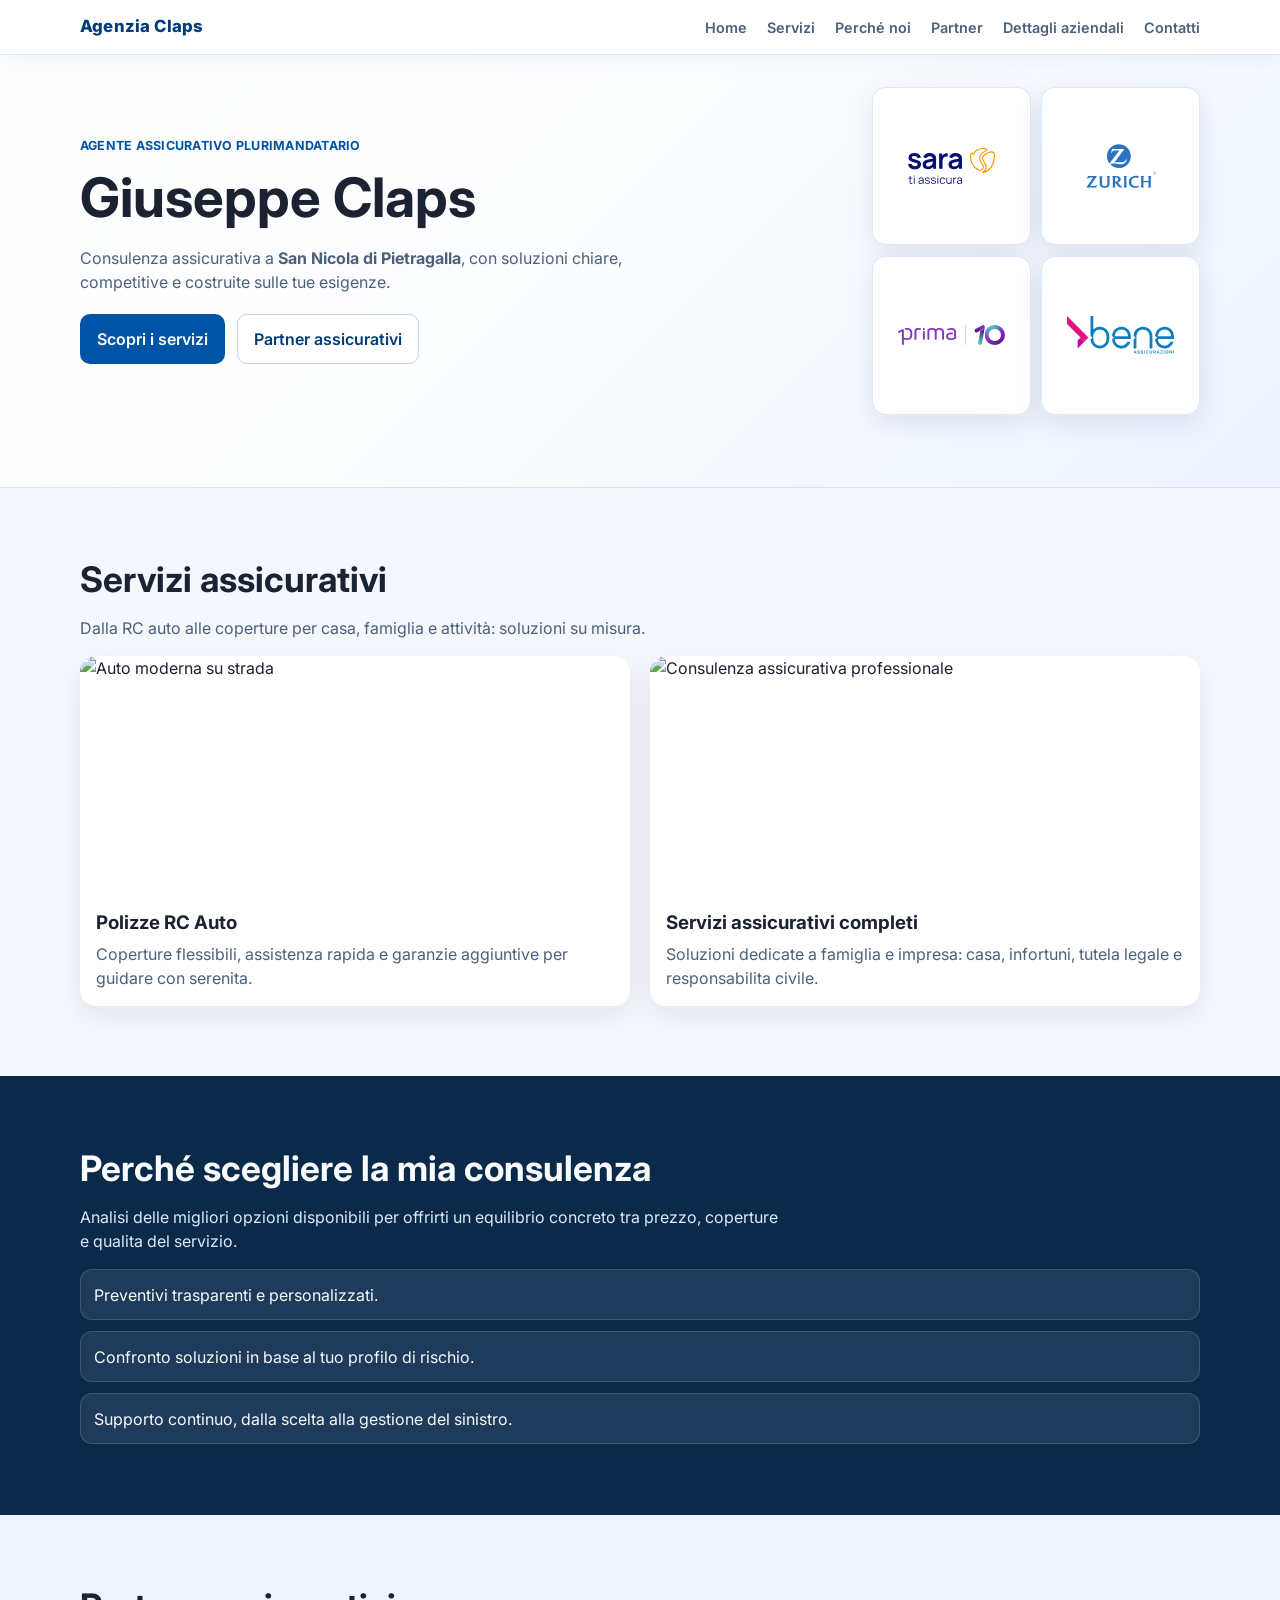
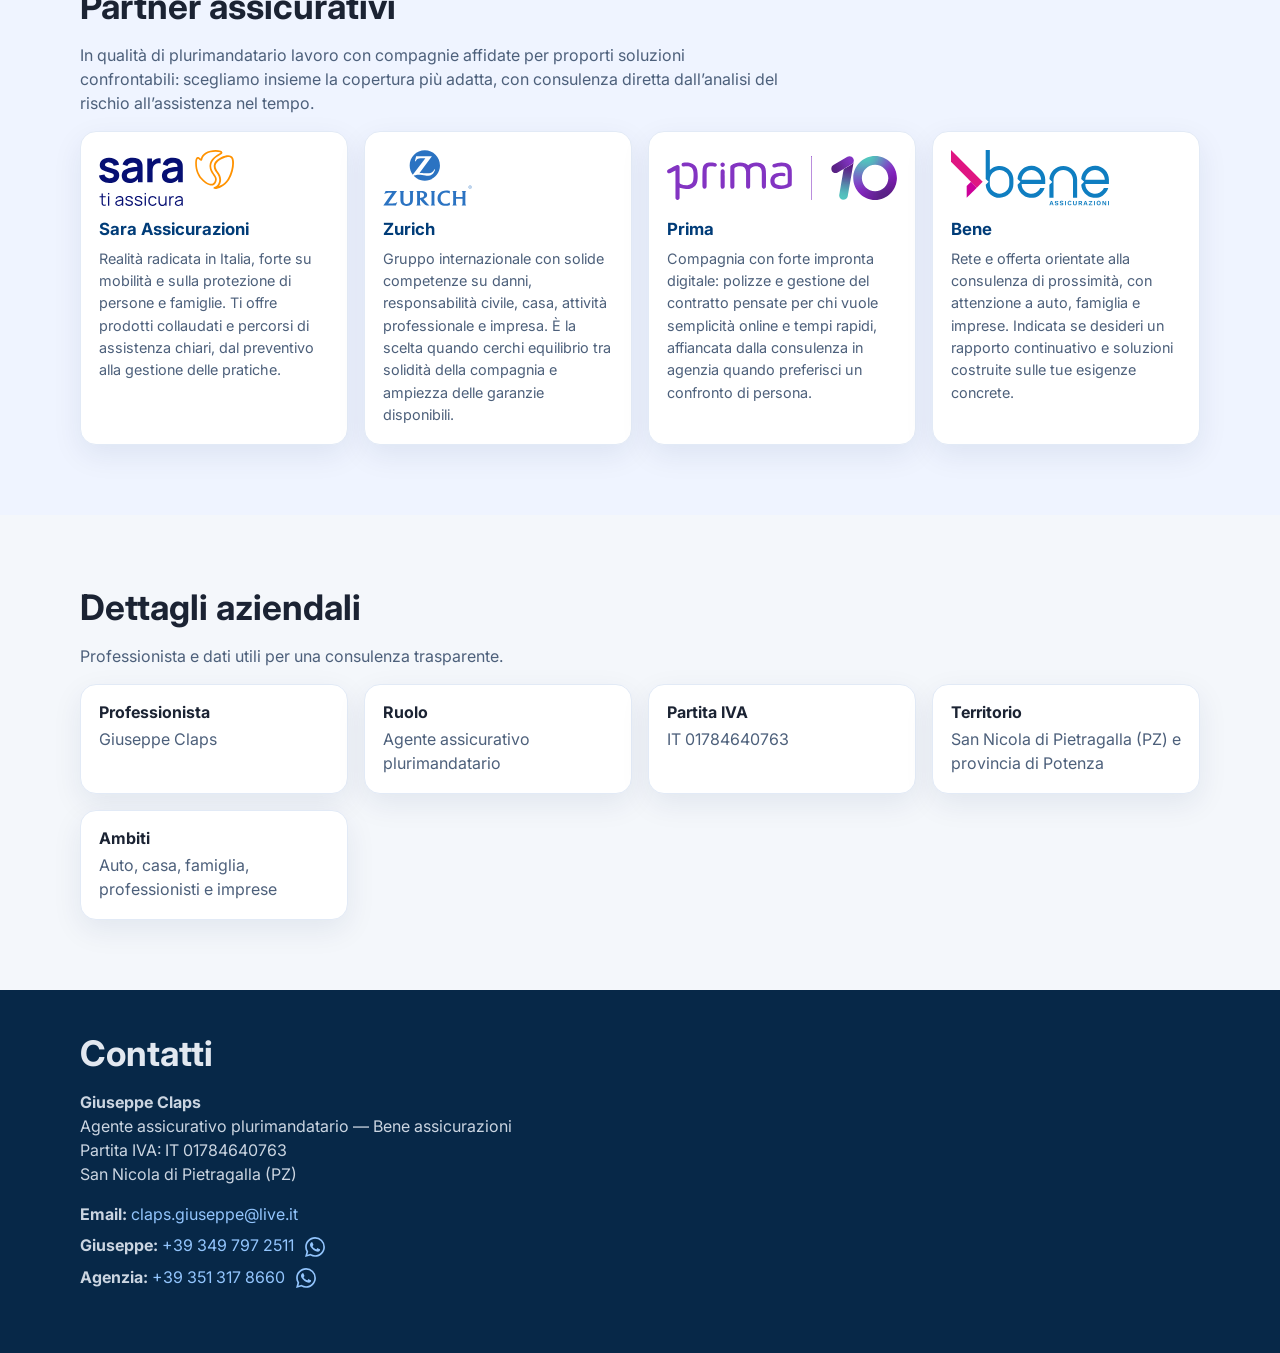
==== commit 90943ff1: "feat: partner updated" ====
--- a/index.html
+++ b/index.html
@@ -186,18 +186,11 @@
       <section class="section section-soft" id="partnership">
         <div class="container">
           <h2>Partner assicurativi</h2>
-          <p class="section-intro section-intro--long">
-            In qualità di agente assicurativo plurimandatario collaboro con alcune
-            tra le principali compagnie del mercato — Sara Assicurazioni, Zurich,
-            Prima e Bene — per proporti polizze affidabili e un ventaglio di
-            soluzioni tra cui scegliere in libertà, senza vincoli a un solo
-            portafoglio prodotti. Questo modello mi permette di confrontare
-            coperture, costi e servizi con obiettività e di orientarti verso la
-            scelta più coerente con le tue esigenze, dalla protezione della famiglia
-            e dell’abitazione alla mobilità e all’attività professionale o
-            d’impresa. Il rapporto resta sempre diretto con te: io seguo la
-            consulenza, la stipula e l’assistenza nel tempo, con la solidità di
-            partner assicurativi riconosciuti.
+          <p class="section-intro">
+            In qualità di plurimandatario lavoro con compagnie affidate per
+            proporti soluzioni confrontabili: scegliamo insieme la copertura più
+            adatta, con consulenza diretta dall’analisi del rischio all’assistenza
+            nel tempo.
           </p>
           <div class="grid grid-partnership">
             <article class="card partnership-card">
@@ -207,9 +200,11 @@
                 alt="Logo Sara Assicurazioni"
                 loading="lazy"
               />
-              <p>
-                <strong>Sara Assicurazioni</strong><br />
-                Soluzioni assicurative su misura.
+              <h3 class="partnership-card__name">Sara Assicurazioni</h3>
+              <p class="partnership-card__text">
+                Realità radicata in Italia, forte su mobilità e sulla protezione
+                di persone e famiglie. Ti offre prodotti collaudati e percorsi di
+                assistenza chiari, dal preventivo alla gestione delle pratiche.
               </p>
             </article>
             <article class="card partnership-card">
@@ -219,9 +214,12 @@
                 alt="Logo Zurich"
                 loading="lazy"
               />
-              <p>
-                <strong>Zurich</strong><br />
-                Coperture auto, casa, famiglia e impresa.
+              <h3 class="partnership-card__name">Zurich</h3>
+              <p class="partnership-card__text">
+                Gruppo internazionale con solide competenze su danni,
+                responsabilità civile, casa, attività professionale e impresa. È la
+                scelta quando cerchi equilibrio tra solidità della compagnia e
+                ampiezza delle garanzie disponibili.
               </p>
             </article>
             <article class="card partnership-card">
@@ -231,9 +229,12 @@
                 alt="Logo Prima"
                 loading="lazy"
               />
-              <p>
-                <strong>Prima</strong><br />
-                Polizze e servizi digitali.
+              <h3 class="partnership-card__name">Prima</h3>
+              <p class="partnership-card__text">
+                Compagnia con forte impronta digitale: polizze e gestione del
+                contratto pensate per chi vuole semplicità online e tempi rapidi,
+                affiancata dalla consulenza in agenzia quando preferisci un
+                confronto di persona.
               </p>
             </article>
             <article class="card partnership-card">
@@ -243,9 +244,11 @@
                 alt="Logo Bene Assicurazioni"
                 loading="lazy"
               />
-              <p>
-                <strong>Bene</strong><br />
-                Soluzioni personalizzate auto, famiglia e impresa.
+              <h3 class="partnership-card__name">Bene</h3>
+              <p class="partnership-card__text">
+                Rete e offerta orientate alla consulenza di prossimità, con attenzione
+                a auto, famiglia e imprese. Indicata se desideri un rapporto
+                continuativo e soluzioni costruite sulle tue esigenze concrete.
               </p>
             </article>
           </div>
--- a/style.css
+++ b/style.css
@@ -465,11 +465,6 @@
   max-width: 70ch;
 }
 
-.section-intro--long {
-  max-width: min(78ch, 100%);
-  line-height: 1.65;
-}
-
 .hero .subtitle {
   color: var(--muted);
 }
@@ -569,6 +564,21 @@
 
 .partner-logo--bene {
   width: clamp(130px, 30vw, 220px);
+}
+
+.partnership-card .partnership-card__name {
+  margin: 0 0 0.5rem;
+  font-size: 1.05rem;
+  font-weight: 700;
+  color: var(--primary-dark);
+  line-height: 1.25;
+}
+
+.partnership-card .partnership-card__text {
+  margin: 0;
+  font-size: 0.9rem;
+  line-height: 1.55;
+  color: var(--muted);
 }
 
 .text-link {
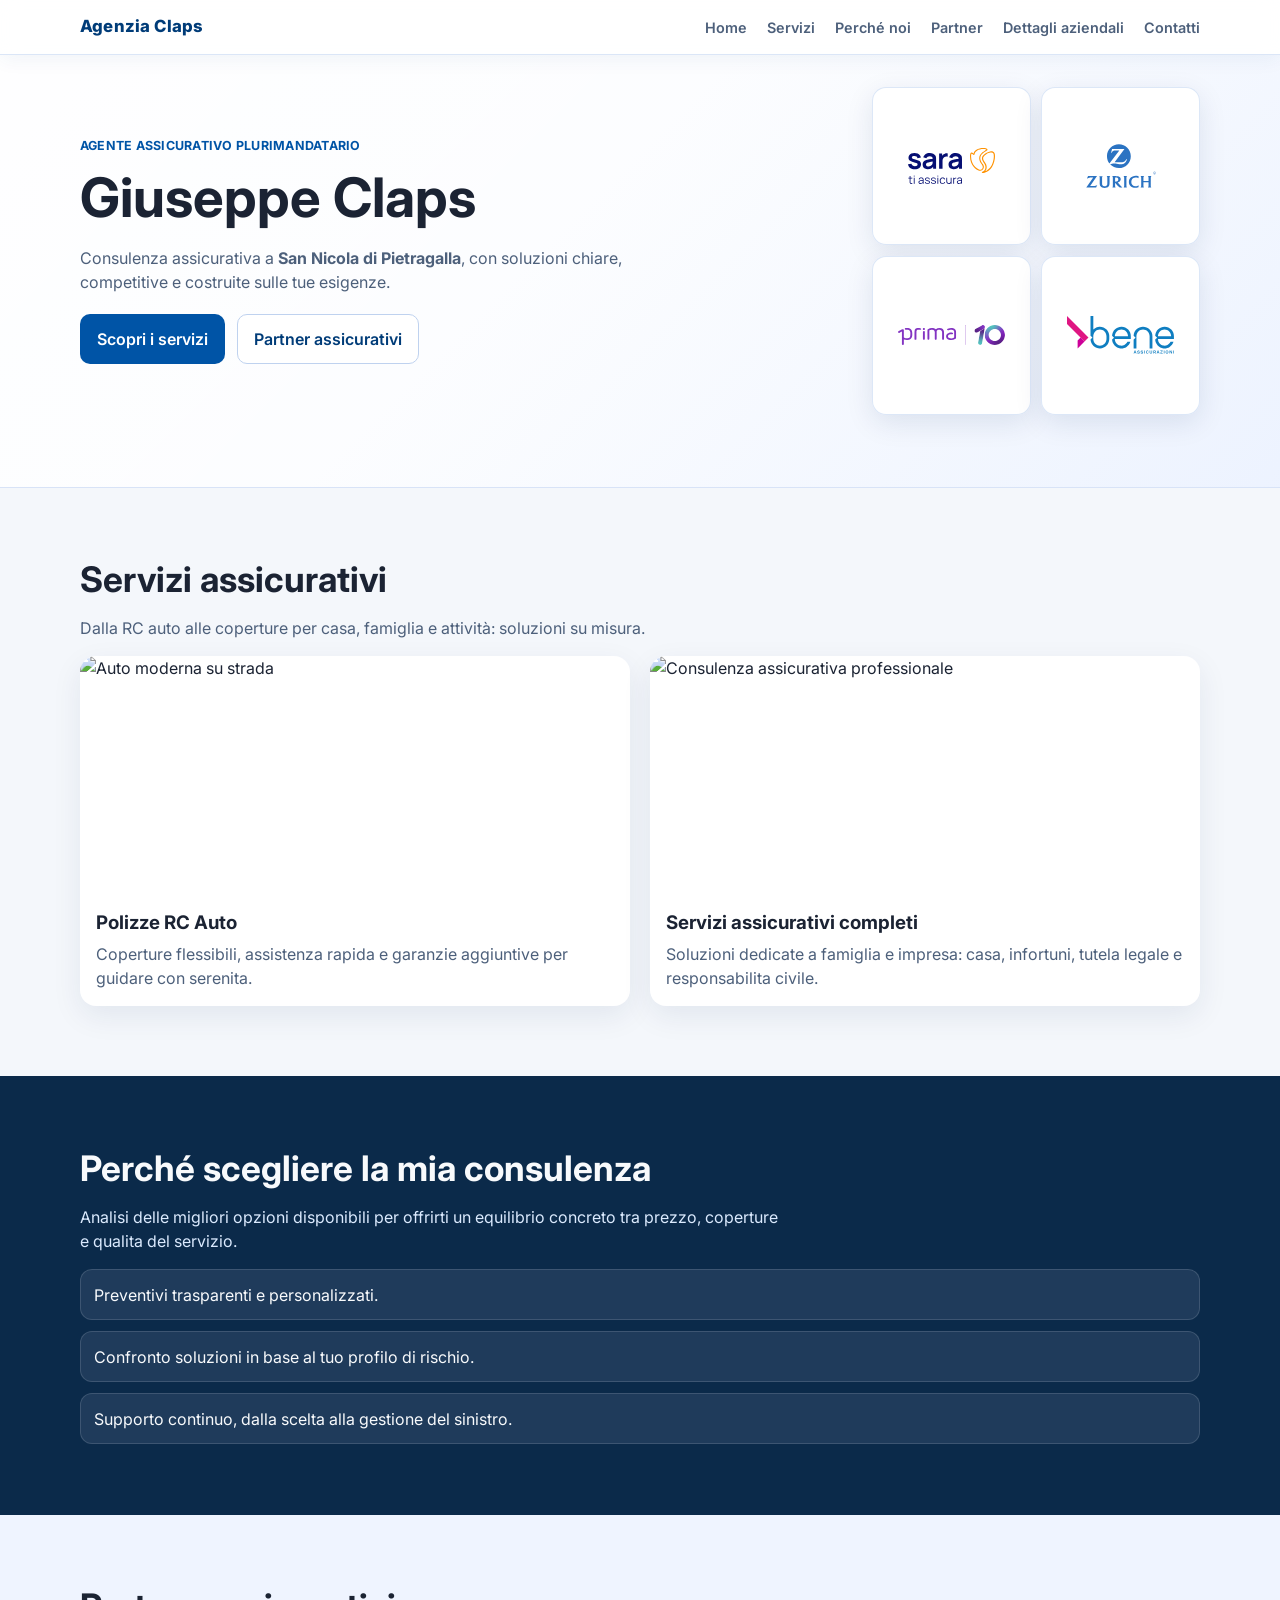
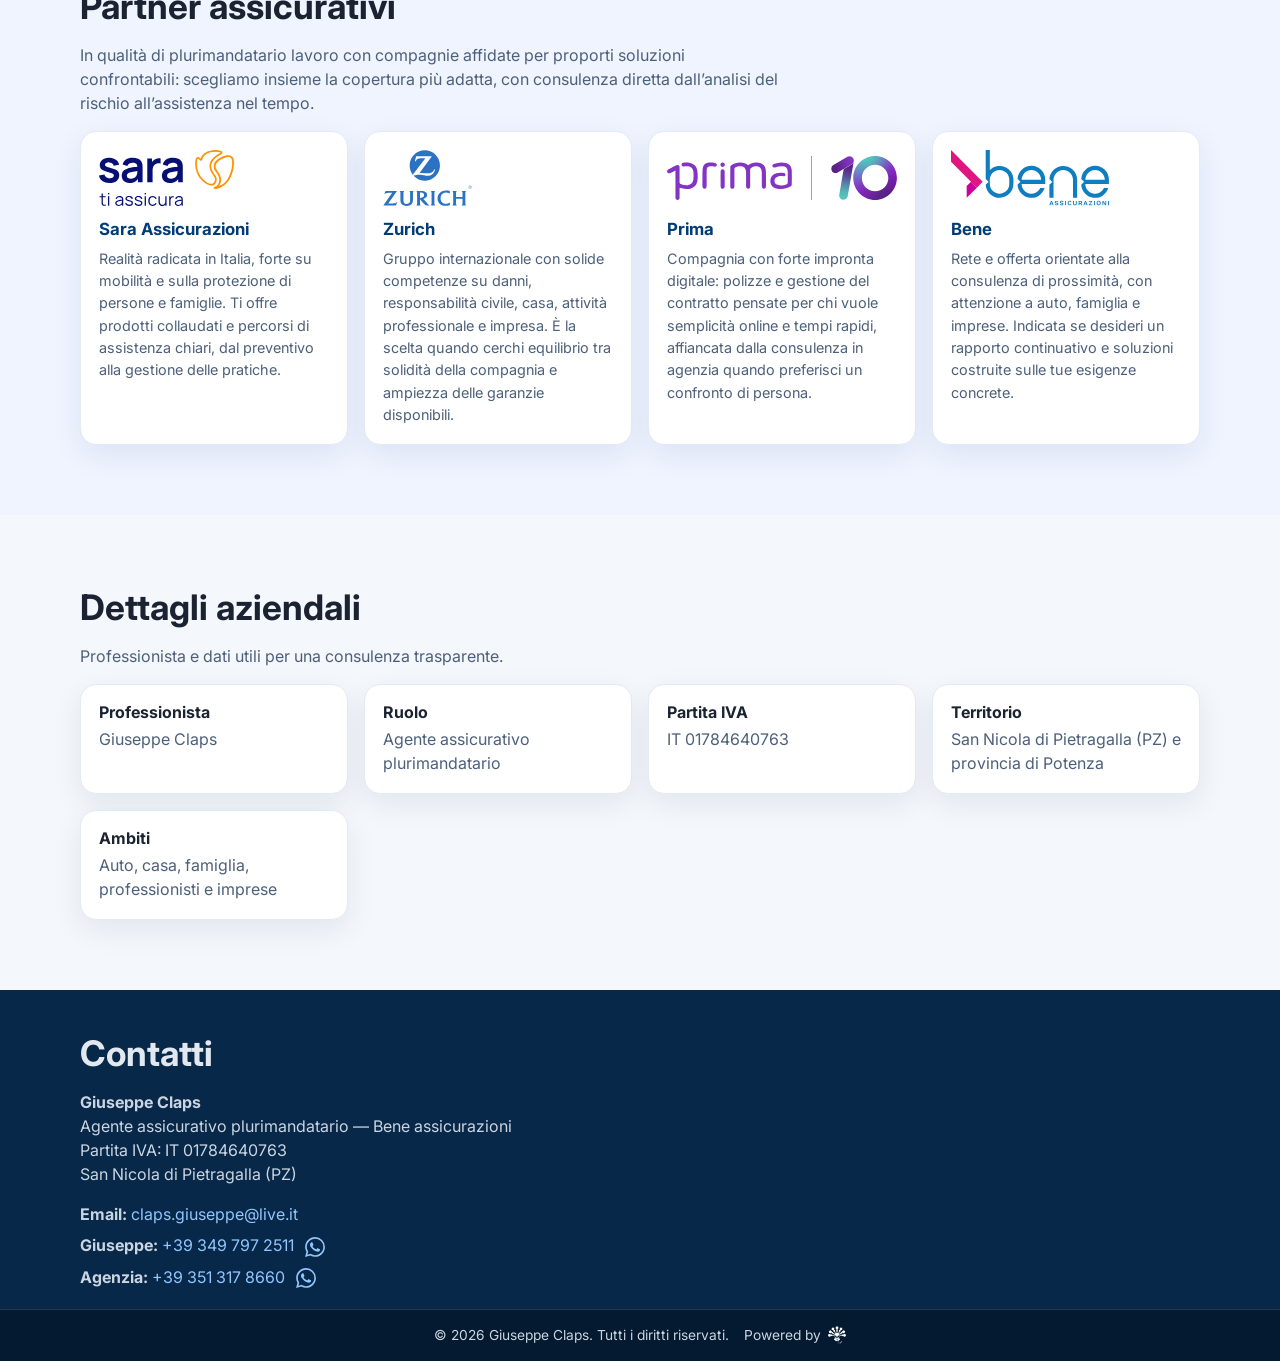
==== commit e79a017a: "feat: content updated" ====
--- a/index.html
+++ b/index.html
@@ -355,6 +355,17 @@
           </p>
         </div>
       </div>
+      <div class="footer-bottom-bar">
+        <div class="container footer-bottom-bar__inner">
+          <p>© 2026 Giuseppe Claps. Tutti i diritti riservati.</p>
+          <p>
+            <a href="https://www.sabiasrl.com" target="_blank" rel="noopener noreferrer" style="display: inline-flex; align-items: center; gap: 0.45rem; color: inherit; text-decoration: none;">
+              <span>Powered by</span>
+              <img src="assets/powered-by.png" alt="Sabia Srl" style="height: 18px; width: auto;" loading="lazy" decoding="async" />
+            </a>
+          </p>
+        </div>
+      </div>
     </footer>
 
     <script>
@@ -398,5 +409,64 @@
         });
       })();
     </script>
-  </body>
+
+
+  <style id="vcard-on-phone-style">
+    .vcard-on-phone {
+      width: 44px;
+      height: 44px;
+      display: inline-flex;
+      align-items: center;
+      justify-content: center;
+      margin-left: 0.45rem;
+      vertical-align: middle;
+      line-height: 0;
+      border-radius: 999px;
+      overflow: hidden;
+      background: transparent;
+      border: 0;
+      box-shadow: none;
+      text-decoration: none;
+    }
+
+    .vcard-on-phone__icon {
+      width: 100%;
+      height: 100%;
+      display: block;
+      object-fit: cover;
+    }
+  </style>
+
+  <script id="vcard-on-phone-script">
+    (function () {
+      var contactSection = document.querySelector('section[id*="cont" i]');
+      if (!contactSection) return;
+
+      var phoneLink = contactSection.querySelector('a[href^="tel:"]');
+      if (!phoneLink) return;
+
+      var next = phoneLink.nextElementSibling;
+      if (next && next.classList.contains('vcard-on-phone')) return;
+
+      var vcardLink = document.createElement('a');
+      vcardLink.className = 'vcard-on-phone';
+      vcardLink.href = 'assets/contact.vcf';
+      vcardLink.setAttribute('download', 'contact.vcf');
+      vcardLink.setAttribute('type', 'text/vcard');
+      vcardLink.setAttribute('aria-label', 'Aggiungi in rubrica');
+      vcardLink.setAttribute('title', 'Aggiungi in rubrica');
+
+      var icon = document.createElement('img');
+      icon.className = 'vcard-on-phone__icon';
+      icon.src = 'assets/contacts.png';
+      icon.alt = 'Aggiungi in rubrica';
+      icon.loading = 'lazy';
+      icon.decoding = 'async';
+
+      vcardLink.appendChild(icon);
+      phoneLink.insertAdjacentElement('afterend', vcardLink);
+    })();
+  </script>
+
+</body>
 </html>
--- a/style.css
+++ b/style.css
@@ -645,13 +645,33 @@
 .footer {
   background: #072848;
   color: #e2e8f0;
-  padding: 2.6rem 0 3rem;
+  padding: 2.6rem 0 0;
 }
 
 .footer p {
   color: #cbd5e1;
 }
 
+.footer-bottom-bar {
+  margin-top: 1.3rem;
+  background: #041a30;
+  border-top: 1px solid rgba(148, 163, 184, 0.22);
+}
+
+.footer-bottom-bar__inner {
+  padding: 0.9rem 0 1rem;
+  display: flex;
+  flex-direction: column;
+  align-items: center;
+  gap: 0.5rem;
+  text-align: center;
+  font-size: 0.86rem;
+}
+
+.footer-bottom-bar__inner p {
+  margin: 0;
+}
+
 .contact-list {
   margin: 0.8rem 0 1rem;
 }
@@ -671,6 +691,14 @@
 
 .contact-list .wa-link:hover {
   text-decoration: none;
+}
+
+@media (min-width: 768px) {
+  .footer-bottom-bar__inner {
+    flex-direction: row;
+    justify-content: center;
+    gap: 0.9rem;
+  }
 }
 
 .wa-link {
